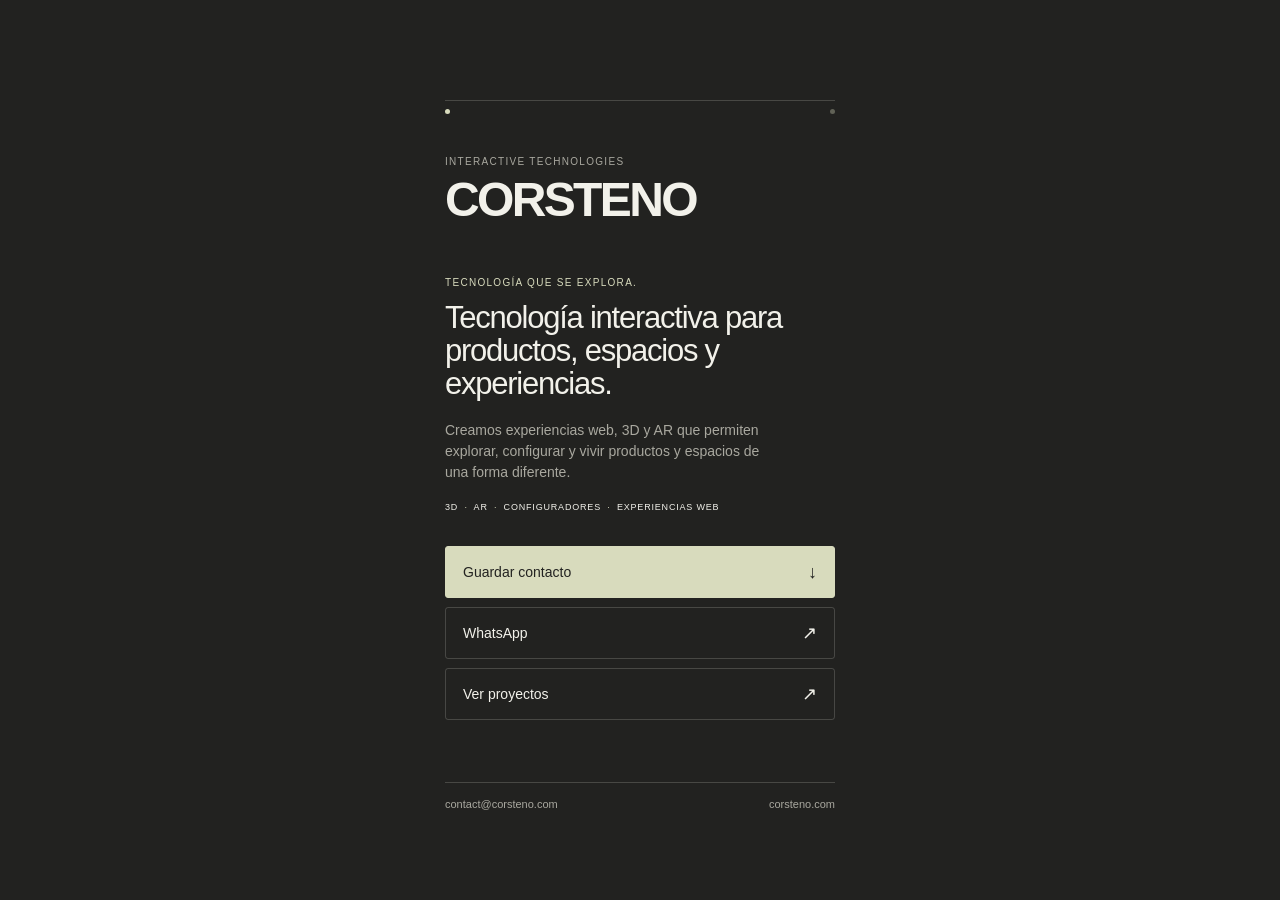
==== index.html @ e635e464 "first commit" ====
<!doctype html>
<html lang="es">
  <head>
    <meta charset="UTF-8">
    <meta name="viewport" content="width=device-width, initial-scale=1, viewport-fit=cover">
    <meta name="theme-color" content="#222220">
    <meta name="description" content="Conectá con Corsteno. Experiencias web, 3D, AR y configuradores digitales.">
    <meta property="og:type" content="website">
    <meta property="og:title" content="Corsteno | Interactive Technologies">
    <meta property="og:description" content="Conectá con Corsteno. Experiencias web, 3D, AR y configuradores digitales.">
    <meta property="og:url" content="https://contacto.corsteno.com">
    <link rel="canonical" href="https://contacto.corsteno.com">
    <title>Corsteno | Interactive Technologies</title>
    <link rel="stylesheet" href="styles.css">
    <script src="script.js" defer></script>
  </head>
  <body>
    <main class="page-shell">
      <section class="card" aria-labelledby="brand-name">
        <div class="card-topline" aria-hidden="true"><span></span><span></span></div>

        <header class="brand-block">
          <p class="eyebrow">Interactive Technologies</p>
          <h1 id="brand-name">CORSTENO</h1>
        </header>

        <div class="intro">
          <p class="kicker">Tecnología que se explora.</p>
          <h2>Tecnología interactiva para productos, espacios y experiencias.</h2>
          <p class="description">Creamos experiencias web, 3D y AR que permiten explorar, configurar y vivir productos y espacios de una forma diferente.</p>
          <p class="services">3D <span>·</span> AR <span>·</span> Configuradores <span>·</span> Experiencias web</p>
        </div>

        <nav class="actions" aria-label="Acciones de contacto">
          <a class="button button-primary" href="corsteno.vcf" download="corsteno.vcf" aria-label="Guardar Corsteno en tus contactos">
            <span>Guardar contacto</span><span class="button-icon" aria-hidden="true">↓</span>
          </a>
          <button class="button button-secondary" id="whatsapp-button" type="button" aria-label="Escribir a Corsteno por WhatsApp">
            <span>WhatsApp</span><span class="button-icon" aria-hidden="true">↗</span>
          </button>
          <a class="button button-secondary" href="https://corsteno.com/#proyectos" rel="noopener">
            <span>Ver proyectos</span><span class="button-icon" aria-hidden="true">↗</span>
          </a>
          <p class="whatsapp-note" id="whatsapp-note" role="status" aria-live="polite"></p>
        </nav>

        <footer class="contact">
          <a href="mailto:contact@corsteno.com">contact@corsteno.com</a>
          <a href="https://corsteno.com" rel="noopener">corsteno.com</a>
        </footer>
      </section>
    </main>
  </body>
</html>
---- styles.css ----
:root {
  color-scheme: dark;
  --bg: #222220;
  --paper: #f2f1ea;
  --muted: #a9a89f;
  --line: rgba(242, 241, 234, .18);
  --accent: #d8dbbd;
}

* { box-sizing: border-box; }

html { min-width: 320px; background: var(--bg); }

body {
  margin: 0;
  min-width: 320px;
  min-height: 100svh;
  background: var(--bg);
  color: var(--paper);
  font-family: Arial, Helvetica, sans-serif;
  -webkit-font-smoothing: antialiased;
}

a { color: inherit; }

.page-shell { display: grid; min-height: 100svh; place-items: center; padding: max(20px, env(safe-area-inset-top)) 20px max(20px, env(safe-area-inset-bottom)); }

.card { width: min(100%, 390px); padding: 18px 0 8px; }
.card-topline { display: flex; justify-content: space-between; margin-bottom: 42px; border-top: 1px solid var(--line); padding-top: 8px; }
.card-topline span { display: block; width: 5px; height: 5px; border-radius: 50%; background: var(--accent); }
.card-topline span:last-child { opacity: .35; }
.brand-block { margin-bottom: 54px; }
.eyebrow, .kicker, .services { margin: 0; text-transform: uppercase; letter-spacing: .13em; font-size: 10px; }
.eyebrow { color: var(--muted); }
h1 { margin: 10px 0 0; font-size: clamp(34px, 11vw, 48px); line-height: .95; letter-spacing: -.055em; font-weight: 600; }
.intro { max-width: 355px; }
.kicker { color: var(--accent); margin-bottom: 13px; }
h2 { max-width: 360px; margin: 0; font-size: clamp(25px, 7.4vw, 31px); line-height: 1.07; letter-spacing: -.04em; font-weight: 400; }
.description { margin: 20px 0 0; max-width: 340px; color: var(--muted); font-size: 14px; line-height: 1.5; }
.services { margin-top: 19px; color: var(--paper); font-size: 9px; letter-spacing: .09em; }
.services span { color: var(--accent); padding: 0 3px; }
.actions { display: grid; gap: 9px; margin-top: 34px; }
.button { min-height: 52px; border: 1px solid var(--line); border-radius: 3px; display: flex; align-items: center; justify-content: space-between; padding: 0 17px; font: inherit; font-size: 14px; text-decoration: none; cursor: pointer; transition: background-color .18s ease, border-color .18s ease, transform .18s ease; }
.button-primary { border-color: var(--accent); background: var(--accent); color: var(--bg); }
.button-secondary { background: transparent; color: var(--paper); }
.button:hover { border-color: var(--accent); }
.button-primary:hover { background: var(--paper); }
.button:active { transform: translateY(1px); }
.button:focus-visible, .contact a:focus-visible { outline: 2px solid var(--accent); outline-offset: 4px; }
.button-icon { font-size: 18px; line-height: 1; }
.whatsapp-note { min-height: 15px; margin: 2px 0 -8px; color: var(--muted); font-size: 11px; }
.contact { display: flex; justify-content: space-between; gap: 16px; margin-top: 44px; padding-top: 15px; border-top: 1px solid var(--line); color: var(--muted); font-size: 11px; }
.contact a { text-decoration: none; }
.contact a:hover { color: var(--paper); }

@media (max-height: 700px) and (min-width: 360px) {
  .card-topline { margin-bottom: 28px; }
  .brand-block { margin-bottom: 35px; }
  .contact { margin-top: 25px; }
}

@media (prefers-reduced-motion: reduce) { .button { transition: none; } }
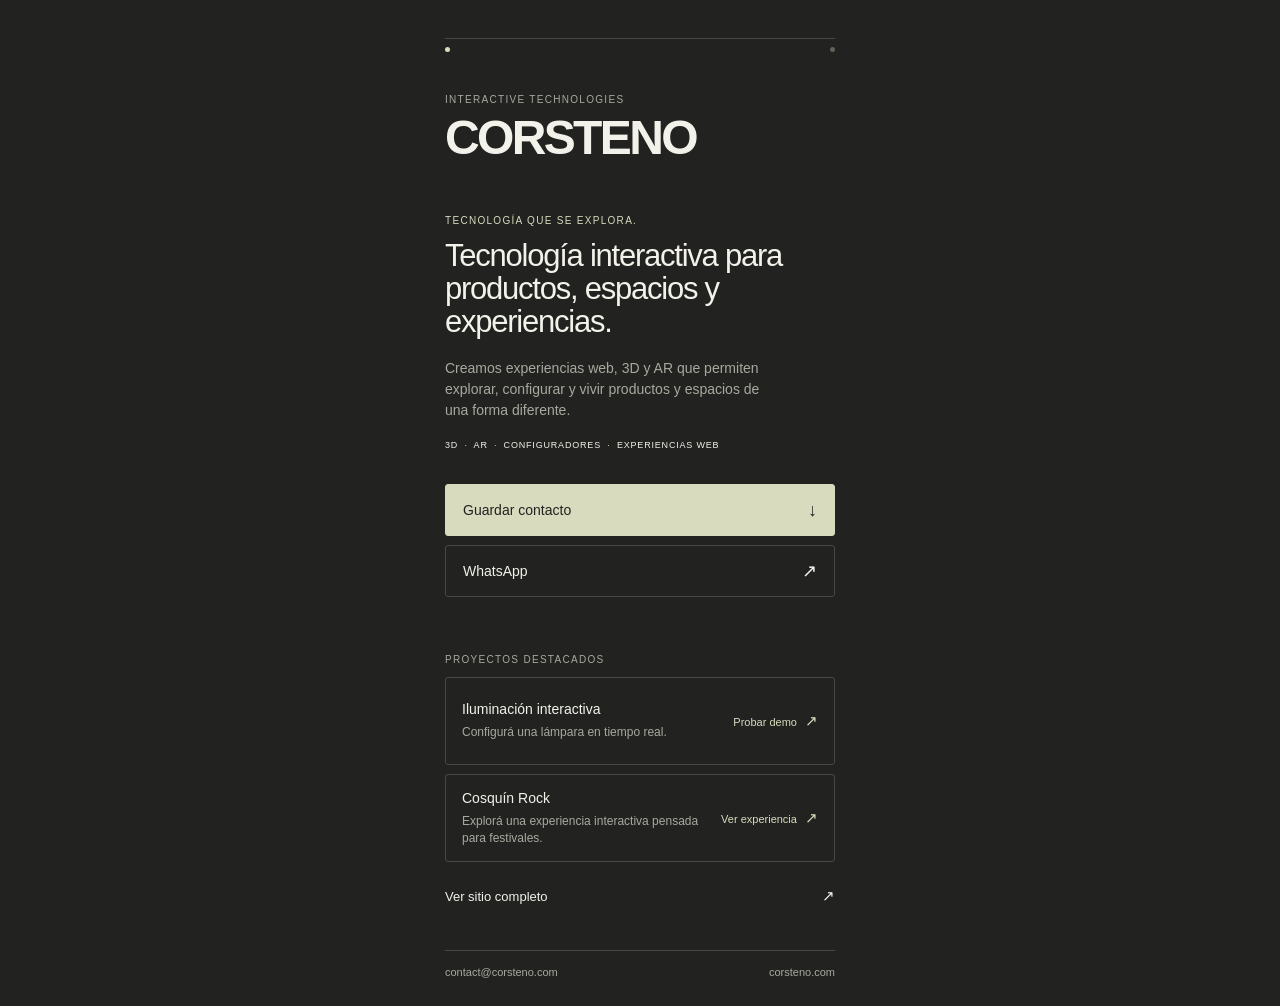
==== commit 55110f51: "added proyects" ====
--- a/index.html
+++ b/index.html
@@ -38,11 +38,30 @@
           <button class="button button-secondary" id="whatsapp-button" type="button" aria-label="Escribir a Corsteno por WhatsApp">
             <span>WhatsApp</span><span class="button-icon" aria-hidden="true">↗</span>
           </button>
-          <a class="button button-secondary" href="https://corsteno.com/#proyectos" rel="noopener">
-            <span>Ver proyectos</span><span class="button-icon" aria-hidden="true">↗</span>
-          </a>
           <p class="whatsapp-note" id="whatsapp-note" role="status" aria-live="polite"></p>
         </nav>
+
+        <section class="featured-projects" aria-labelledby="featured-title">
+          <h3 id="featured-title">Proyectos destacados</h3>
+          <div class="project-list">
+            <a class="project-card" href="https://iluminacion.corsteno.com/" rel="noopener" aria-label="Probar demo de Iluminación interactiva">
+              <span class="project-copy">
+                <strong>Iluminación interactiva</strong>
+                <span>Configurá una lámpara en tiempo real.</span>
+              </span>
+              <span class="project-cta">Probar demo <span aria-hidden="true">↗</span></span>
+            </a>
+            <a class="project-card" href="https://cosquinrock.corsteno.com/" rel="noopener" aria-label="Ver experiencia de Cosquín Rock">
+              <span class="project-copy">
+                <strong>Cosquín Rock</strong>
+                <span>Explorá una experiencia interactiva pensada para festivales.</span>
+              </span>
+              <span class="project-cta">Ver experiencia <span aria-hidden="true">↗</span></span>
+            </a>
+          </div>
+        </section>
+
+        <a class="site-link" href="https://corsteno.com/" rel="noopener">Ver sitio completo <span aria-hidden="true">↗</span></a>
 
         <footer class="contact">
           <a href="mailto:contact@corsteno.com">contact@corsteno.com</a>
--- a/styles.css
+++ b/styles.css
@@ -49,6 +49,19 @@
 .button:focus-visible, .contact a:focus-visible { outline: 2px solid var(--accent); outline-offset: 4px; }
 .button-icon { font-size: 18px; line-height: 1; }
 .whatsapp-note { min-height: 15px; margin: 2px 0 -8px; color: var(--muted); font-size: 11px; }
+.featured-projects { margin-top: 39px; }
+.featured-projects h3 { margin: 0 0 12px; color: var(--muted); font-size: 10px; font-weight: 400; letter-spacing: .13em; text-transform: uppercase; }
+.project-list { display: grid; gap: 9px; }
+.project-card { min-height: 88px; display: flex; align-items: center; justify-content: space-between; gap: 14px; padding: 15px 16px; border: 1px solid var(--line); border-radius: 3px; color: var(--paper); text-decoration: none; transition: border-color .18s ease, background-color .18s ease, transform .18s ease; }
+.project-card:hover { border-color: var(--accent); background: rgba(216, 219, 189, .06); }
+.project-card:active { transform: translateY(1px); background: rgba(216, 219, 189, .1); }
+.project-card:focus-visible, .site-link:focus-visible { outline: 2px solid var(--accent); outline-offset: 4px; }
+.project-copy { display: grid; gap: 7px; min-width: 0; }
+.project-copy strong { font-size: 14px; font-weight: 400; }
+.project-copy > span { color: var(--muted); font-size: 12px; line-height: 1.35; }
+.project-cta { flex: 0 0 auto; color: var(--accent); font-size: 11px; white-space: nowrap; }
+.project-cta span, .site-link span { padding-left: 5px; font-size: 15px; }
+.site-link { display: flex; justify-content: space-between; align-items: center; margin-top: 25px; padding-bottom: 1px; color: var(--paper); font-size: 13px; text-decoration: none; }
 .contact { display: flex; justify-content: space-between; gap: 16px; margin-top: 44px; padding-top: 15px; border-top: 1px solid var(--line); color: var(--muted); font-size: 11px; }
 .contact a { text-decoration: none; }
 .contact a:hover { color: var(--paper); }
@@ -56,6 +69,8 @@
 @media (max-height: 700px) and (min-width: 360px) {
   .card-topline { margin-bottom: 28px; }
   .brand-block { margin-bottom: 35px; }
+  .featured-projects { margin-top: 28px; }
+  .site-link { margin-top: 19px; }
   .contact { margin-top: 25px; }
 }
 
